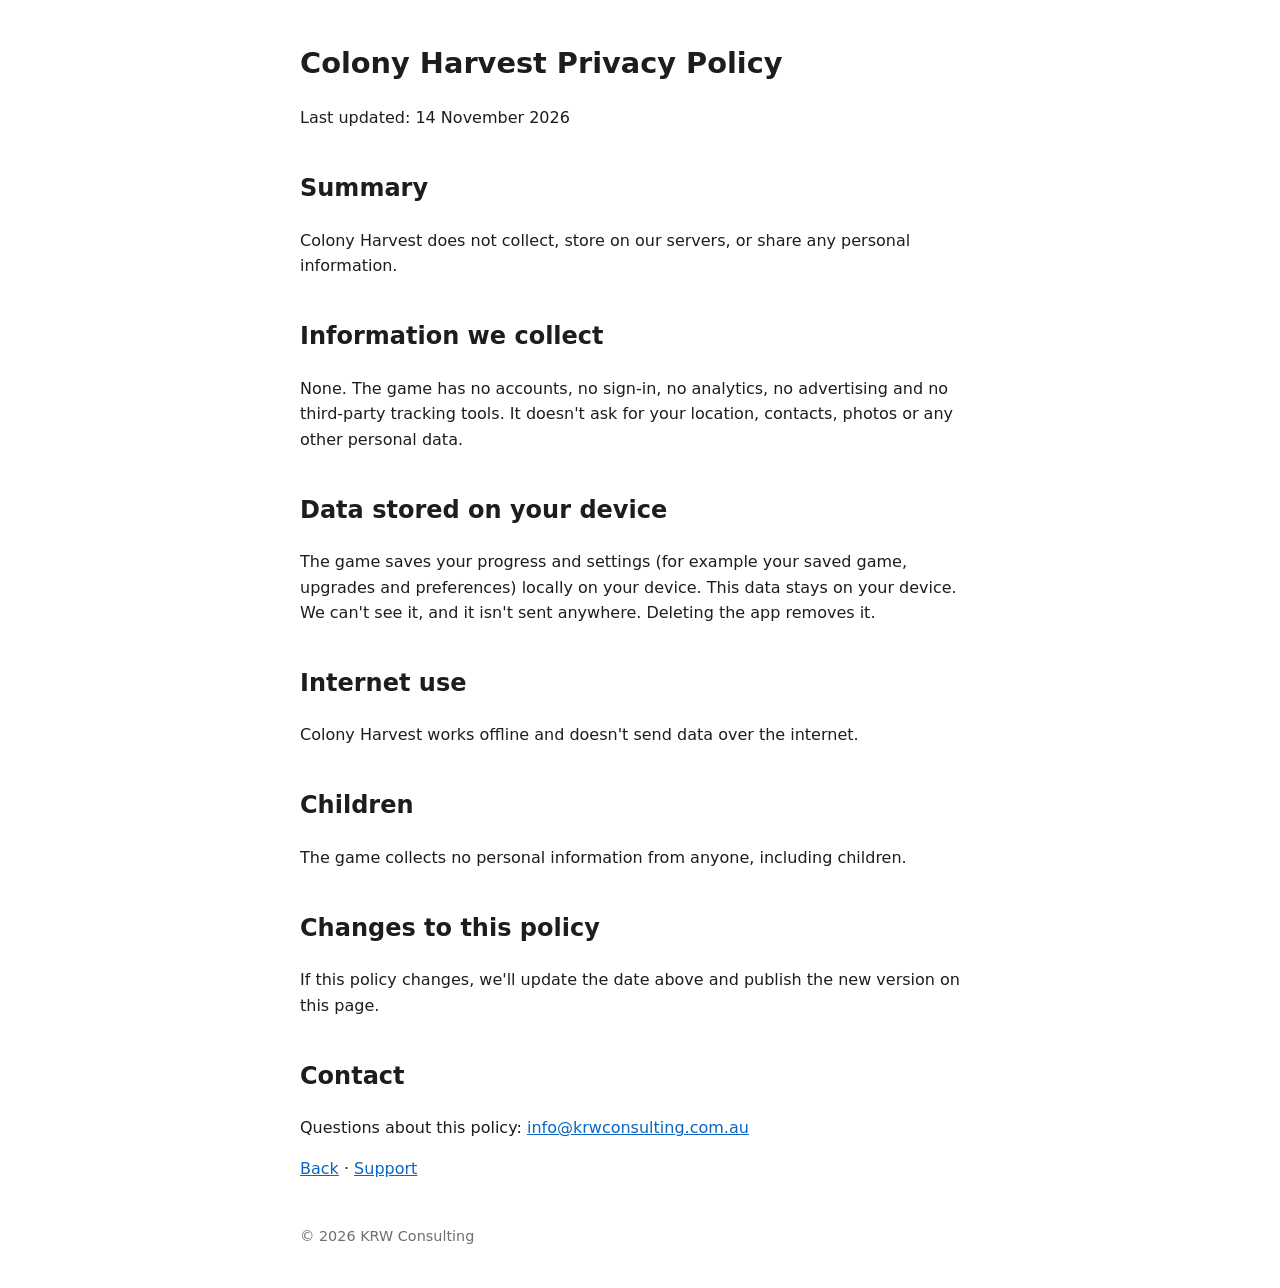
==== privacy.html @ e50413bb "Add files via upload" ====
<!DOCTYPE html><html lang="en-AU"><head><meta charset="utf-8"><meta name="viewport" content="width=device-width,initial-scale=1"><title>Colony Harvest Privacy Policy</title><style>body{font-family:-apple-system,system-ui,sans-serif;max-width:680px;margin:40px auto;padding:0 20px;line-height:1.6;color:#1d1d1f}h1{font-size:1.8em}h2{margin-top:1.6em}a{color:#0a66c2}footer{margin-top:3em;color:#6e6e73;font-size:.9em}</style></head><body>
<h1>Colony Harvest Privacy Policy</h1>
<p>Last updated: 14 November 2026</p>
<h2>Summary</h2>
<p>Colony Harvest does not collect, store on our servers, or share any personal information.</p>
<h2>Information we collect</h2>
<p>None. The game has no accounts, no sign-in, no analytics, no advertising and no third-party tracking tools. It doesn't ask for your location, contacts, photos or any other personal data.</p>
<h2>Data stored on your device</h2>
<p>The game saves your progress and settings (for example your saved game, upgrades and preferences) locally on your device. This data stays on your device. We can't see it, and it isn't sent anywhere. Deleting the app removes it.</p>
<h2>Internet use</h2>
<p>Colony Harvest works offline and doesn't send data over the internet.</p>
<h2>Children</h2>
<p>The game collects no personal information from anyone, including children.</p>
<h2>Changes to this policy</h2>
<p>If this policy changes, we'll update the date above and publish the new version on this page.</p>
<h2>Contact</h2>
<p>Questions about this policy: <a href="mailto:info@krwconsulting.com.au">info@krwconsulting.com.au</a></p>
<p><a href="index.html">Back</a> &middot; <a href="support.html">Support</a></p>
<footer>&copy; 2026 KRW Consulting</footer></body></html>
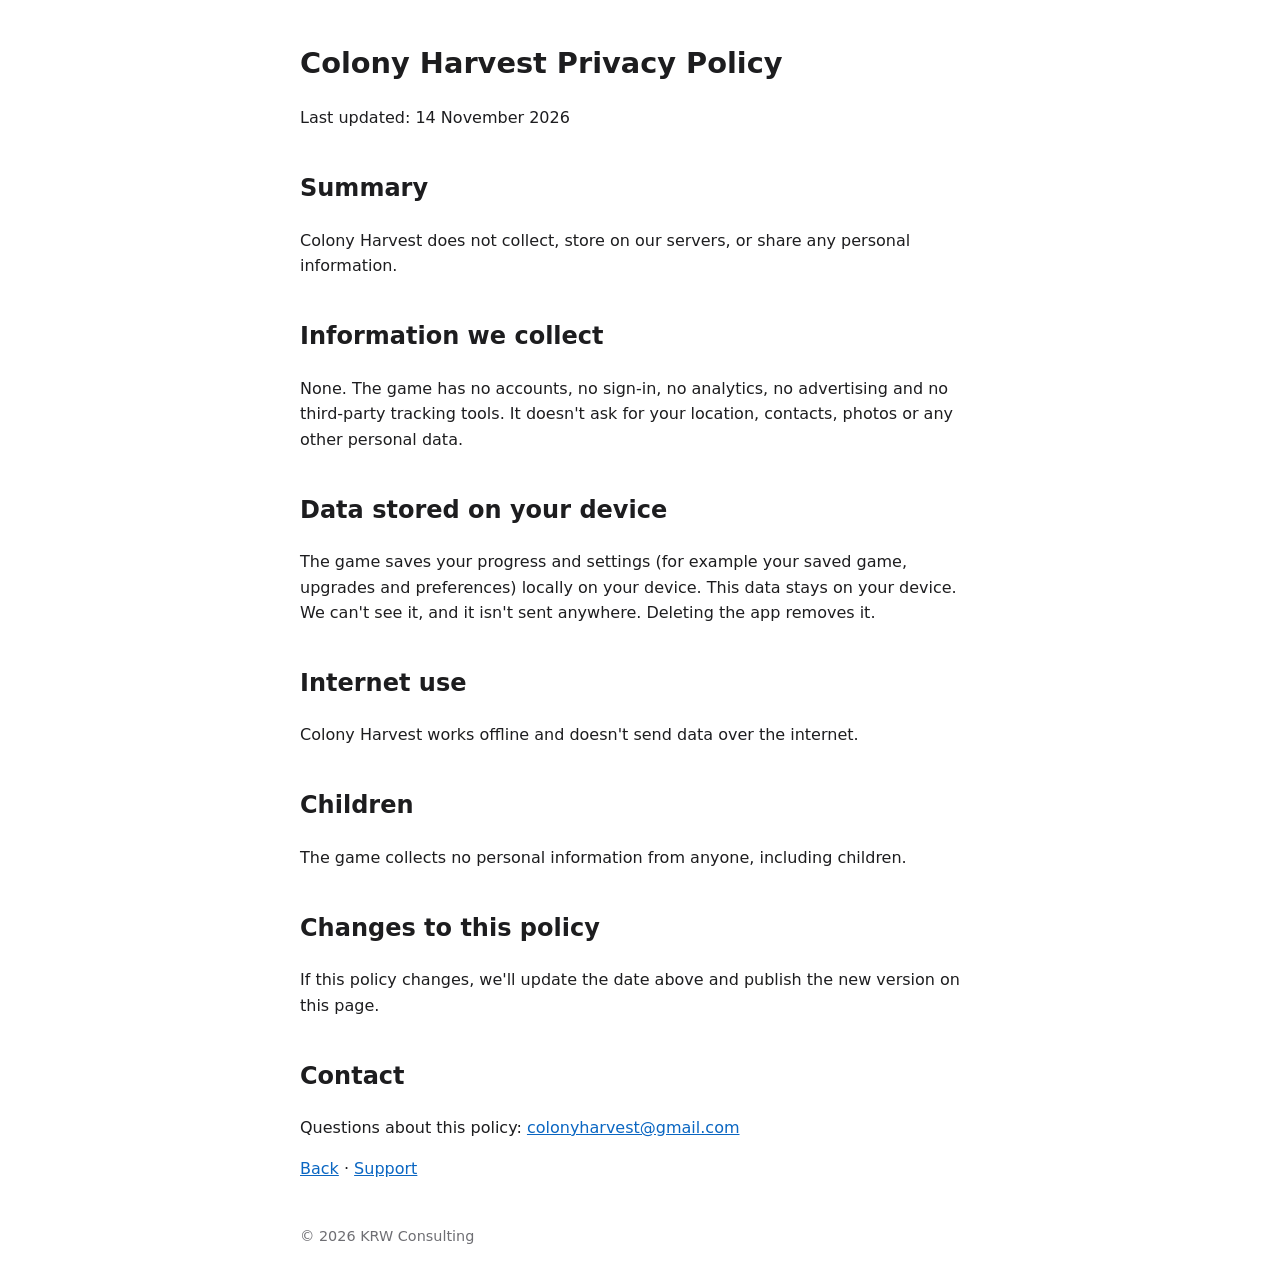
==== commit 9fa50d8e: "Add files via upload" ====
--- a/privacy.html
+++ b/privacy.html
@@ -14,6 +14,6 @@
 <h2>Changes to this policy</h2>
 <p>If this policy changes, we'll update the date above and publish the new version on this page.</p>
 <h2>Contact</h2>
-<p>Questions about this policy: <a href="mailto:info@krwconsulting.com.au">info@krwconsulting.com.au</a></p>
+<p>Questions about this policy: <a href="mailto:colonyharvest@gmail.com">colonyharvest@gmail.com</a></p>
 <p><a href="index.html">Back</a> &middot; <a href="support.html">Support</a></p>
 <footer>&copy; 2026 KRW Consulting</footer></body></html>
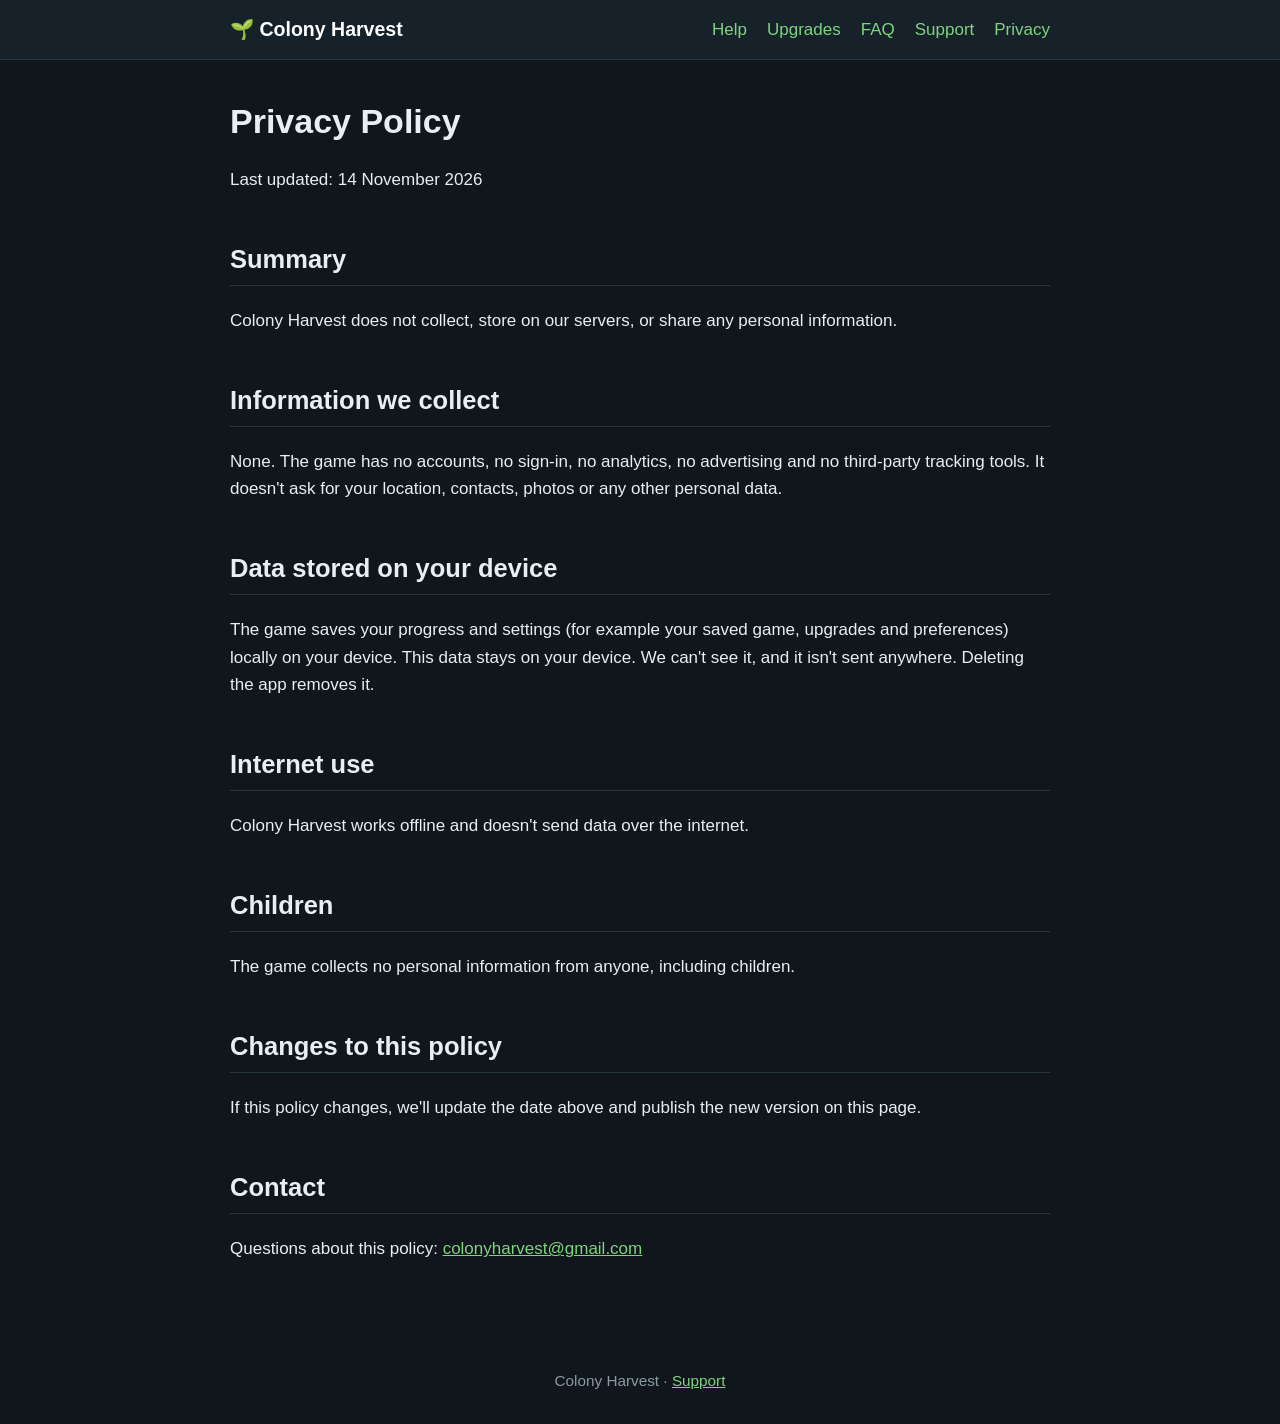
==== commit e39cdec0: "Restyle support and privacy pages to match the new site" ====
--- a/privacy.html
+++ b/privacy.html
@@ -1,5 +1,9 @@
-<!DOCTYPE html><html lang="en-AU"><head><meta charset="utf-8"><meta name="viewport" content="width=device-width,initial-scale=1"><title>Colony Harvest Privacy Policy</title><style>body{font-family:-apple-system,system-ui,sans-serif;max-width:680px;margin:40px auto;padding:0 20px;line-height:1.6;color:#1d1d1f}h1{font-size:1.8em}h2{margin-top:1.6em}a{color:#0a66c2}footer{margin-top:3em;color:#6e6e73;font-size:.9em}</style></head><body>
-<h1>Colony Harvest Privacy Policy</h1>
+<!DOCTYPE html>
+<html lang="en-GB"><head><meta charset="utf-8"><meta name="viewport" content="width=device-width,initial-scale=1">
+<title>Privacy Policy – Colony Harvest</title><link rel="stylesheet" href="style.css"></head><body>
+<header><nav><a class="brand" href="index.html">🌱 Colony Harvest</a><a href="help.html">Help</a><a href="upgrades.html">Upgrades</a><a href="faq.html">FAQ</a><a href="support.html">Support</a><a href="privacy.html">Privacy</a></nav></header>
+<main>
+<h1>Privacy Policy</h1>
 <p>Last updated: 14 November 2026</p>
 <h2>Summary</h2>
 <p>Colony Harvest does not collect, store on our servers, or share any personal information.</p>
@@ -14,6 +18,4 @@
 <h2>Changes to this policy</h2>
 <p>If this policy changes, we'll update the date above and publish the new version on this page.</p>
 <h2>Contact</h2>
-<p>Questions about this policy: <a href="mailto:colonyharvest@gmail.com">colonyharvest@gmail.com</a></p>
-<p><a href="index.html">Back</a> &middot; <a href="support.html">Support</a></p>
-<footer>&copy; 2026 KRW Consulting</footer></body></html>
+<p>Questions about this policy: <a href="mailto:colonyharvest@gmail.com">colonyharvest@gmail.com</a></p></main><footer>Colony Harvest · <a href="support.html">Support</a></footer></body></html>
--- a/style.css
+++ b/style.css
@@ -0,0 +1,10 @@
+*{box-sizing:border-box}body{margin:0;font:17px/1.6 -apple-system,BlinkMacSystemFont,"Segoe UI",Roboto,sans-serif;background:#10161c;color:#e8eef2}
+a{color:#7fd47f}header{background:#16212a;border-bottom:1px solid #263643}
+nav{max-width:860px;margin:0 auto;padding:14px 20px;display:flex;gap:20px;flex-wrap:wrap;align-items:center}
+nav .brand{font-weight:700;font-size:1.15em;color:#fff;text-decoration:none;margin-right:auto}
+nav a{text-decoration:none}main{max-width:860px;margin:0 auto;padding:24px 20px 60px}
+h1{font-size:2em;margin:.3em 0}h2{margin-top:1.8em;border-bottom:1px solid #263643;padding-bottom:.2em}
+table{border-collapse:collapse;width:100%;margin:1em 0}th,td{border:1px solid #263643;padding:8px 10px;text-align:left;vertical-align:top}th{background:#16212a}
+.card{background:#16212a;border:1px solid #263643;border-radius:10px;padding:16px 20px;margin:16px 0}
+.sw{display:inline-block;width:.9em;height:.9em;border-radius:50%;margin-right:.4em;vertical-align:-1px}
+footer{text-align:center;color:#8a9aa6;padding:30px 20px;font-size:.9em}
